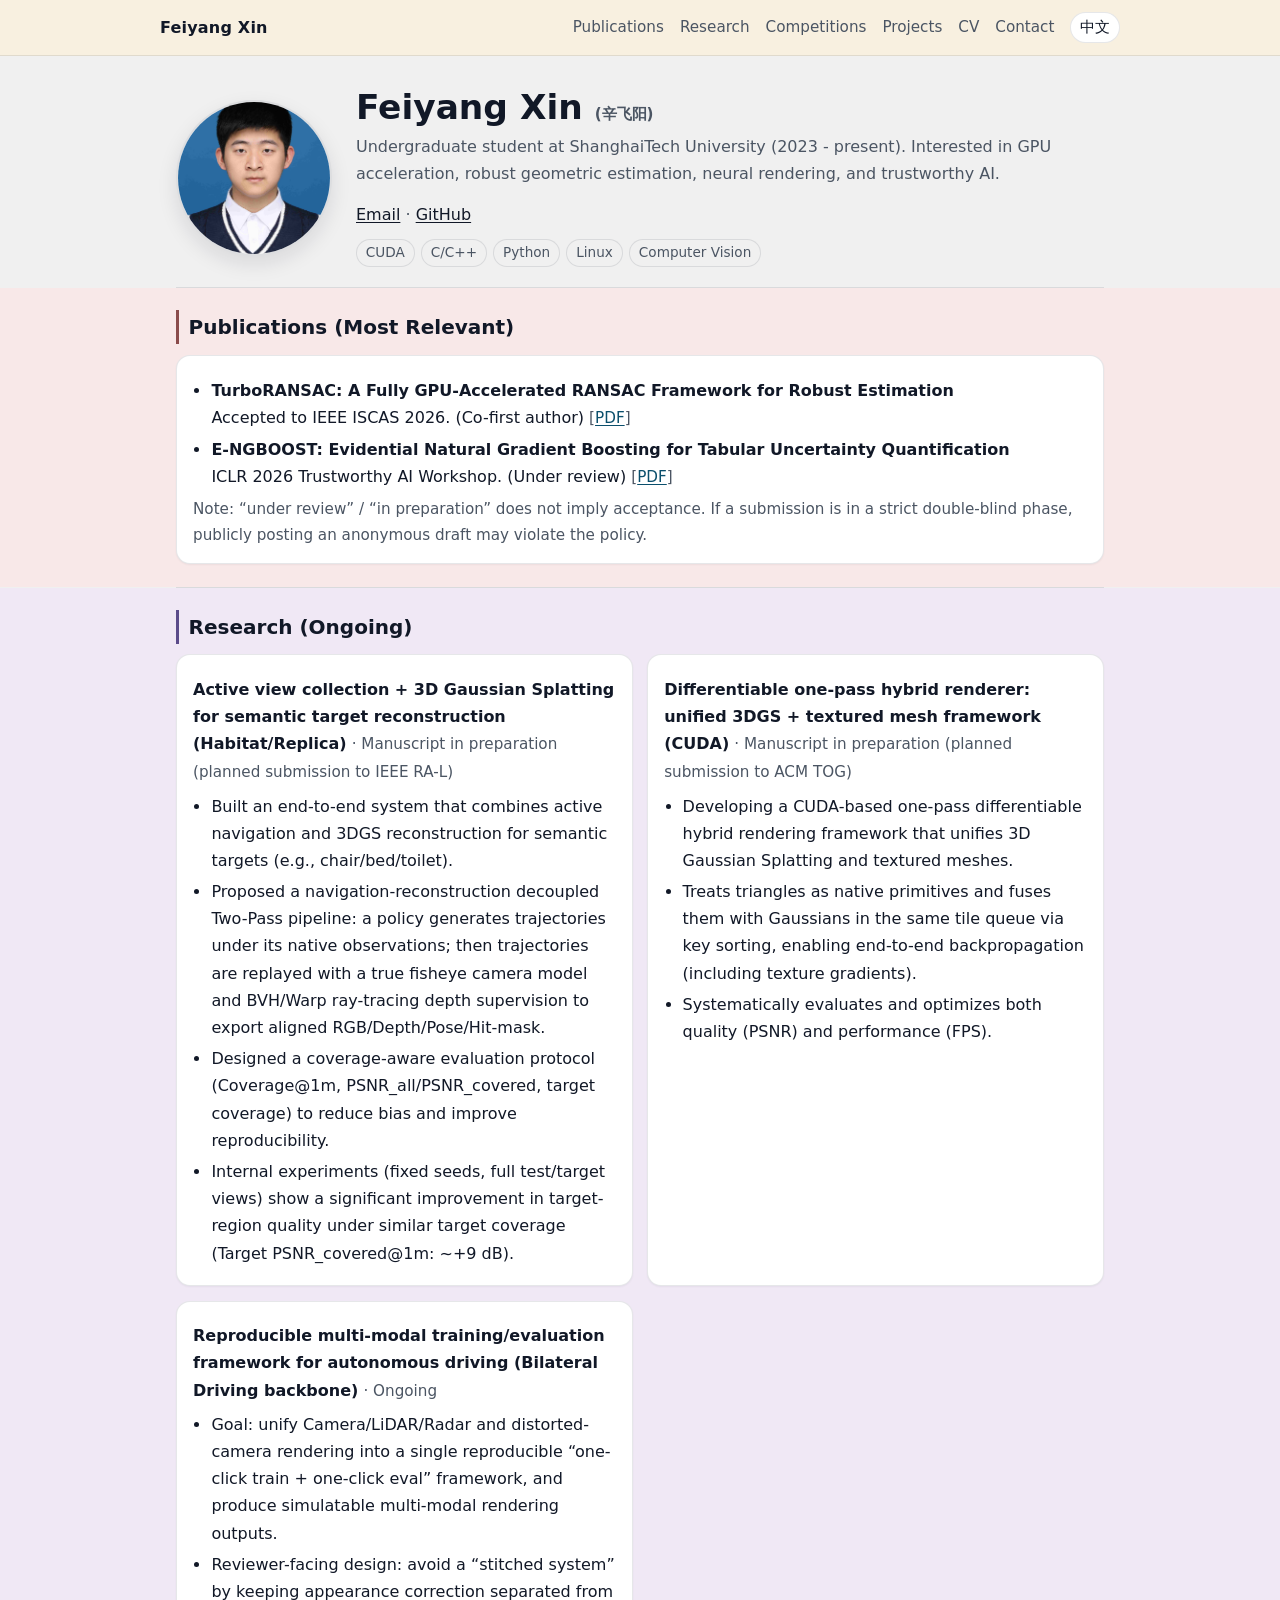
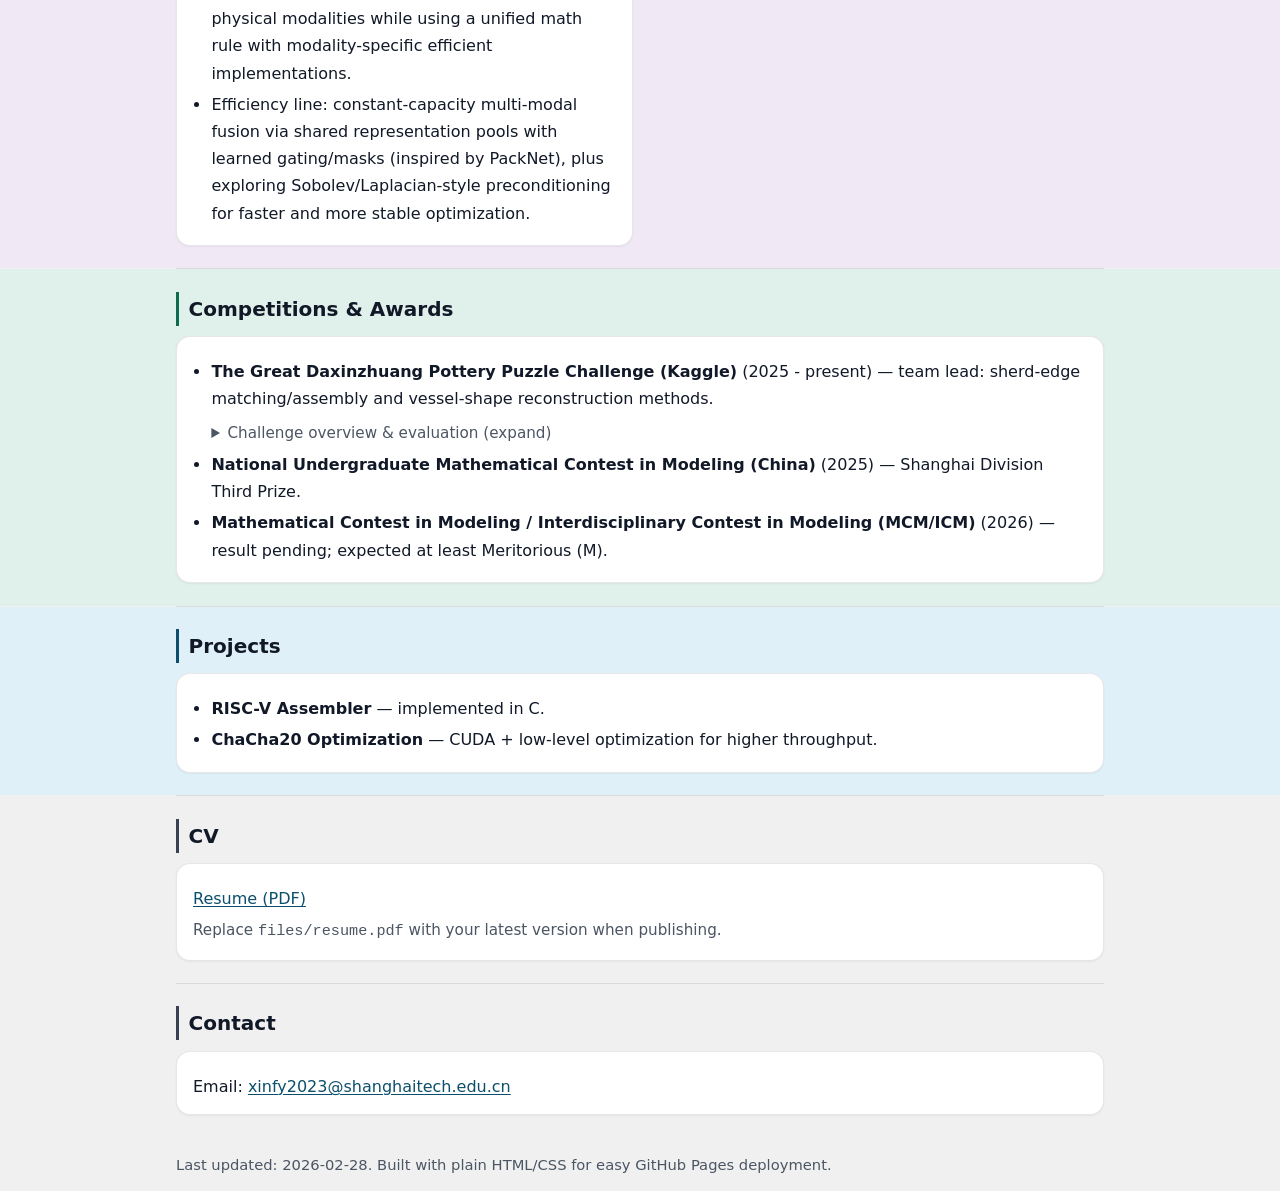
==== index.html @ 15f9e96b "init homepage" ====
<!doctype html>
<html lang="en">
  <head>
    <meta charset="utf-8">
    <meta name="viewport" content="width=device-width, initial-scale=1">
    <title>Feiyang Xin | Homepage</title>
    <meta name="description" content="Feiyang Xin (辛飞阳) — Undergraduate student at ShanghaiTech University. GPU acceleration, geometric estimation, neural rendering, and trustworthy AI.">
    <link rel="stylesheet" href="assets/style.css">
  </head>
  <body>
    <header class="site-header">
      <div class="container inner">
        <a class="brand" href="#top">Feiyang Xin</a>
        <nav class="nav" aria-label="Primary">
          <a href="#publications">Publications</a>
          <a href="#research">Research</a>
          <a href="#competitions">Competitions</a>
          <a href="#projects">Projects</a>
          <a href="#cv">CV</a>
          <a href="#contact">Contact</a>
          <a class="lang" href="index_zh.html" title="中文">中文</a>
        </nav>
      </div>
    </header>

    <main id="top" class="container">
      <div class="hero">
        <img class="avatar" src="1.jpg" alt="Photo">
        <div>
          <h1>Feiyang Xin <span class="meta">(辛飞阳)</span></h1>
          <p class="subtitle">
            Undergraduate student at ShanghaiTech University (2023 - present). Interested in GPU acceleration, robust geometric estimation, neural rendering, and trustworthy AI.
          </p>
          <p class="quicklinks">
            <a href="mailto:xinfy2023@shanghaitech.edu.cn">Email</a> ·
            <a href="https://github.com/xinfy2023" rel="me">GitHub</a>
          </p>
          <div class="tags" aria-label="Tags">
            <span class="tag">CUDA</span>
            <span class="tag">C/C++</span>
            <span class="tag">Python</span>
            <span class="tag">Linux</span>
            <span class="tag">Computer Vision</span>
          </div>
        </div>
      </div>

      <section id="publications" class="band q4">
        <h2>Publications (Most Relevant)</h2>
        <div class="grid">
          <div class="card">
            <ul>
              <li>
                <strong>TurboRANSAC: A Fully GPU-Accelerated RANSAC Framework for Robust Estimation</strong><br>
                Accepted to IEEE ISCAS 2026. (Co-first author)
                <span class="meta">[<a href="files/TurboRANSAC_ISCAS2026.pdf">PDF</a>]</span>
              </li>
              <li>
                <strong>E-NGBOOST: Evidential Natural Gradient Boosting for Tabular Uncertainty Quantification</strong><br>
                ICLR 2026 Trustworthy AI Workshop. (Under review)
                <span class="meta">[<a href="files/E-NGBOOST_ICLR2026_TAI_Workshop.pdf">PDF</a>]</span>
              </li>
            </ul>
            <p class="meta">
              Note: “under review” / “in preparation” does not imply acceptance. If a submission is in a strict double-blind phase, publicly posting an anonymous draft may violate the policy.
            </p>
          </div>
        </div>
      </section>

      <section id="research" class="band q3">
        <h2>Research (Ongoing)</h2>
        <div class="grid">
          <div class="card">
            <p>
              <strong>Active view collection + 3D Gaussian Splatting for semantic target reconstruction (Habitat/Replica)</strong>
              <span class="meta">· Manuscript in preparation (planned submission to IEEE RA-L)</span>
            </p>
            <ul>
              <li>Built an end-to-end system that combines active navigation and 3DGS reconstruction for semantic targets (e.g., chair/bed/toilet).</li>
              <li>Proposed a navigation-reconstruction decoupled Two-Pass pipeline: a policy generates trajectories under its native observations; then trajectories are replayed with a true fisheye camera model and BVH/Warp ray-tracing depth supervision to export aligned RGB/Depth/Pose/Hit-mask.</li>
              <li>Designed a coverage-aware evaluation protocol (Coverage@1m, PSNR_all/PSNR_covered, target coverage) to reduce bias and improve reproducibility.</li>
              <li>Internal experiments (fixed seeds, full test/target views) show a significant improvement in target-region quality under similar target coverage (Target PSNR_covered@1m: ~+9 dB).</li>
            </ul>
          </div>

          <div class="card">
            <p>
              <strong>Differentiable one-pass hybrid renderer: unified 3DGS + textured mesh framework (CUDA)</strong>
              <span class="meta">· Manuscript in preparation (planned submission to ACM TOG)</span>
            </p>
            <ul>
              <li>Developing a CUDA-based one-pass differentiable hybrid rendering framework that unifies 3D Gaussian Splatting and textured meshes.</li>
              <li>Treats triangles as native primitives and fuses them with Gaussians in the same tile queue via key sorting, enabling end-to-end backpropagation (including texture gradients).</li>
              <li>Systematically evaluates and optimizes both quality (PSNR) and performance (FPS).</li>
            </ul>
          </div>

          <div class="card">
            <p>
              <strong>Reproducible multi-modal training/evaluation framework for autonomous driving (Bilateral Driving backbone)</strong>
              <span class="meta">· Ongoing</span>
            </p>
            <ul>
              <li>Goal: unify Camera/LiDAR/Radar and distorted-camera rendering into a single reproducible “one-click train + one-click eval” framework, and produce simulatable multi-modal rendering outputs.</li>
              <li>Reviewer-facing design: avoid a “stitched system” by keeping appearance correction separated from physical modalities while using a unified math rule with modality-specific efficient implementations.</li>
              <li>Efficiency line: constant-capacity multi-modal fusion via shared representation pools with learned gating/masks (inspired by PackNet), plus exploring Sobolev/Laplacian-style preconditioning for faster and more stable optimization.</li>
            </ul>
          </div>
        </div>
      </section>

      <section id="competitions" class="band q2">
        <h2>Competitions &amp; Awards</h2>
        <div class="grid">
          <div class="card">
            <ul>
              <li>
                <strong>The Great Daxinzhuang Pottery Puzzle Challenge (Kaggle)</strong> (2025 - present) — team lead: sherd-edge matching/assembly and vessel-shape reconstruction methods.
                <details>
                  <summary class="meta">Challenge overview &amp; evaluation (expand)</summary>
                  <p class="meta">
                    How can AI help uncover the secrets of lost civilizations? This challenge combines archaeology and modern ML to automatically assemble pottery sherds and reconstruct original vessel shapes.
                  </p>
                  <p class="meta">
                    Data: ~20,000 pottery sherds excavated from the H690 deposit at the Daxinzhuang site (Jinan, China), an important settlement in the Shang dynasty.
                  </p>
                  <p class="meta">
                    Tasks: (1) sherd connection prediction (edge matching &amp; assembly), (2) 3D vessel-shape reconstruction.
                  </p>
                  <p class="meta">
                    Metrics: Matching Accuracy (70%), Object Completeness (15%), Solution Report Quality &amp; Innovation (15%).
                  </p>
                </details>
              </li>
              <li>
                <strong>National Undergraduate Mathematical Contest in Modeling (China)</strong> (2025) — Shanghai Division Third Prize.
              </li>
              <li>
                <strong>Mathematical Contest in Modeling / Interdisciplinary Contest in Modeling (MCM/ICM)</strong> (2026) — result pending; expected at least Meritorious (M).
              </li>
            </ul>
          </div>
        </div>
      </section>

      <section id="projects" class="band q1">
        <h2>Projects</h2>
        <div class="grid">
          <div class="card">
            <ul>
              <li><strong>RISC-V Assembler</strong> — implemented in C.</li>
              <li><strong>ChaCha20 Optimization</strong> — CUDA + low-level optimization for higher throughput.</li>
            </ul>
          </div>
        </div>
      </section>

      <section id="cv" class="band inputs">
        <h2>CV</h2>
        <div class="grid">
          <div class="card">
            <p><a href="files/resume.pdf">Resume (PDF)</a></p>
            <p class="meta">Replace <code>files/resume.pdf</code> with your latest version when publishing.</p>
          </div>
        </div>
      </section>

      <section id="contact" class="band inputs">
        <h2>Contact</h2>
        <div class="grid">
          <div class="card">
            <p>Email: <a href="mailto:xinfy2023@shanghaitech.edu.cn">xinfy2023@shanghaitech.edu.cn</a></p>
          </div>
        </div>
      </section>
    </main>

    <footer class="container">
      <p>
        Last updated: <time datetime="2026-02-28">2026-02-28</time>.
        Built with plain HTML/CSS for easy GitHub Pages deployment.
      </p>
    </footer>
  </body>
</html>
---- assets/style.css ----
:root{
  /*
    Palette: user-provided module backgrounds.
    - Inputs: #F0F0F0
    - Q1:     #E0F0F8
    - Q2:     #E0F0EB
    - Q3:     #F0E8F5
    - Q4:     #F8E8E8
    - Header: #F8F0E0
  */
  --bg:#F0F0F0;
  --panel:#ffffff;
  --text:#111827;
  --muted:#4b5563;
  --link:#0b4f6c;          /* deep teal-blue (avoid "template blue") */
  --accent:#0b4f6c;
  --border:rgba(17,24,39,0.10);
  --shadow:0 1px 2px rgba(17,24,39,0.05);
  --max:960px;
  --avatar-ring:rgba(17,24,39,0.14);

  --band-inputs:#F0F0F0;
  --band-q1:#E0F0F8;
  --band-q2:#E0F0EB;
  --band-q3:#F0E8F5;
  --band-q4:#F8E8E8;
  --header-bg:#F8F0E0;
}

@media (prefers-color-scheme: dark){
  :root{
    --bg:#0b0f14;
    --panel:#0f1720;
    --text:#e5e7eb;
    --muted:#a1a1aa;
    --link:#67e8f9;
    --accent:#67e8f9;
    --border:#243040;
    --shadow:none;
    --avatar-ring:rgba(229,231,235,0.18);

    /* Dark-mode bands (subtle tints). */
    --band-inputs:#0b0f14;
    --band-q1:#0b1420;
    --band-q2:#0b1a14;
    --band-q3:#15101c;
    --band-q4:#1c1010;
    --header-bg:#121826;
  }
}

*{box-sizing:border-box;}
html{scroll-behavior:smooth;}
body{
  margin:0;
  background:var(--bg);
  color:var(--text);
  font:16px/1.7 ui-sans-serif,system-ui,-apple-system,"Segoe UI",Roboto,"Helvetica Neue",Arial,
       "Noto Sans","PingFang SC","Hiragino Sans GB","Microsoft YaHei",sans-serif;
}

a{
  color:var(--link);
  text-decoration:underline;
  text-decoration-thickness:1px;
  text-underline-offset:2px;
}
a:hover{opacity:0.9;}

.container{max-width:var(--max);margin:0 auto;padding:0 1rem;}

.site-header{
  position:static;
  background:var(--header-bg);
  border-bottom:1px solid var(--border);
}

.site-header .inner{
  display:flex;
  align-items:center;
  justify-content:space-between;
  gap:1rem;
  padding:0.75rem 0;
}

.brand{
  font-weight:700;
  letter-spacing:0.2px;
  white-space:nowrap;
  color:var(--text);
  text-decoration:none;
}

.nav{
  display:flex;
  flex-wrap:wrap;
  gap:0.75rem 1rem;
  align-items:center;
  justify-content:flex-end;
}
.nav a{
  color:var(--muted);
  font-size:0.95rem;
  text-decoration:none;
}
.nav a:hover{color:var(--text);text-decoration:none;}
.nav .lang{
  padding:0.1rem 0.55rem;
  border:1px solid var(--border);
  border-radius:999px;
  background:var(--panel);
  color:var(--text);
}

.hero{
  display:flex;
  align-items:center;
  justify-content:flex-start;
  gap:1.5rem;
  padding:2rem 0 1.25rem;
}
.hero > div{flex:1;min-width:0;}

.hero h1{
  margin:0 0 0.35rem;
  font-size:2.15rem;
  line-height:1.15;
}

.subtitle{margin:0;color:var(--muted);}

.quicklinks{
  margin:0.85rem 0 0;
  color:var(--muted);
}
.quicklinks a{color:var(--text);}

.avatar{
  flex:0 0 auto;
  width:156px;
  height:156px;
  border-radius:999px;
  border:2px solid var(--avatar-ring);
  background:var(--panel);
  object-fit:cover;
  box-shadow:0 8px 20px rgba(17,24,39,0.10);
}

section{
  padding:1.4rem 0;
  border-top:1px solid var(--border);
  scroll-margin-top:18px;
}

/* Full-width band background while keeping content centered. */
section.band{
  position:relative;
  z-index:0;
}
section.band::before{
  content:"";
  position:absolute;
  left:50%;
  right:50%;
  margin-left:-50vw;
  margin-right:-50vw;
  width:auto;
  top:0;
  bottom:0;
  background:var(--section-bg, transparent);
  z-index:-1;
}
section.band.inputs{--section-bg:var(--band-inputs);--accent:#374151;}
section.band.q1{--section-bg:var(--band-q1);--accent:#0b4f6c;}
section.band.q2{--section-bg:var(--band-q2);--accent:#0f6b4f;}
section.band.q3{--section-bg:var(--band-q3);--accent:#5b4b8a;}
section.band.q4{--section-bg:var(--band-q4);--accent:#8a4b4b;}
section h2{
  margin:0 0 0.65rem;
  font-size:1.25rem;
  padding-left:0.6rem;
  border-left:3px solid var(--accent);
}

.grid{
  display:grid;
  grid-template-columns:repeat(auto-fit,minmax(320px,1fr));
  gap:0.9rem;
}

.card{
  background:var(--panel);
  border:1px solid var(--border);
  border-radius:14px;
  padding:0.9rem 1rem;
  box-shadow:var(--shadow);
}
.card p{margin:0.4rem 0 0;}

ul{margin:0.4rem 0 0.2rem 1.15rem;padding:0;}
li{margin:0.25rem 0;}

.meta{
  color:var(--muted);
  font-size:0.95rem;
}

.tags{
  display:flex;
  flex-wrap:wrap;
  gap:0.4rem;
  margin-top:0.65rem;
}
.tag{
  display:inline-block;
  padding:0.1rem 0.55rem;
  border:1px solid var(--border);
  border-radius:999px;
  font-size:0.85rem;
  color:var(--muted);
  background:var(--bg);
}

footer{
  padding:1.7rem 0 2.25rem;
  color:var(--muted);
  font-size:0.92rem;
}

details{margin-top:0.55rem;}
summary{
  cursor:pointer;
  user-select:none;
}
details > :not(summary){margin-top:0.35rem;}

@media (max-width:700px){
  .hero{flex-direction:column;align-items:flex-start;}
  .avatar{width:136px;height:136px;}
  .grid{grid-template-columns:1fr;}
}
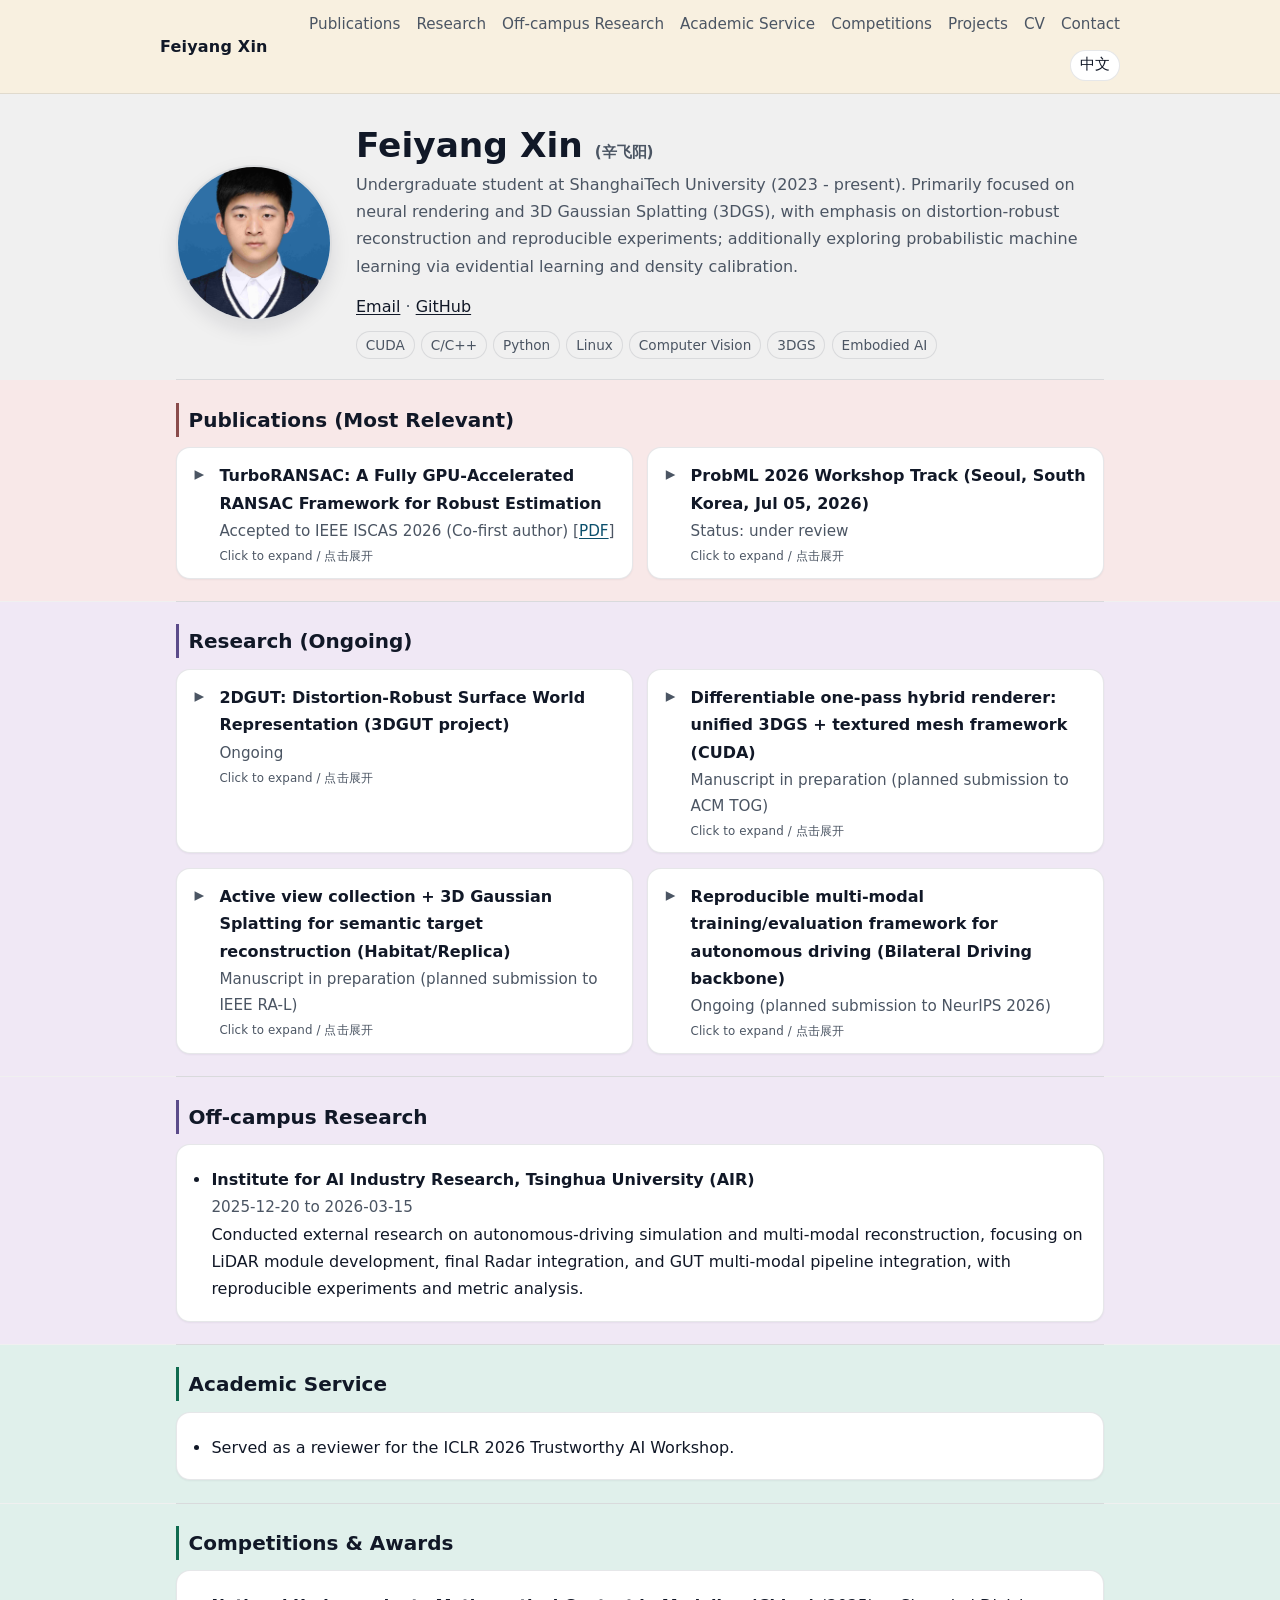
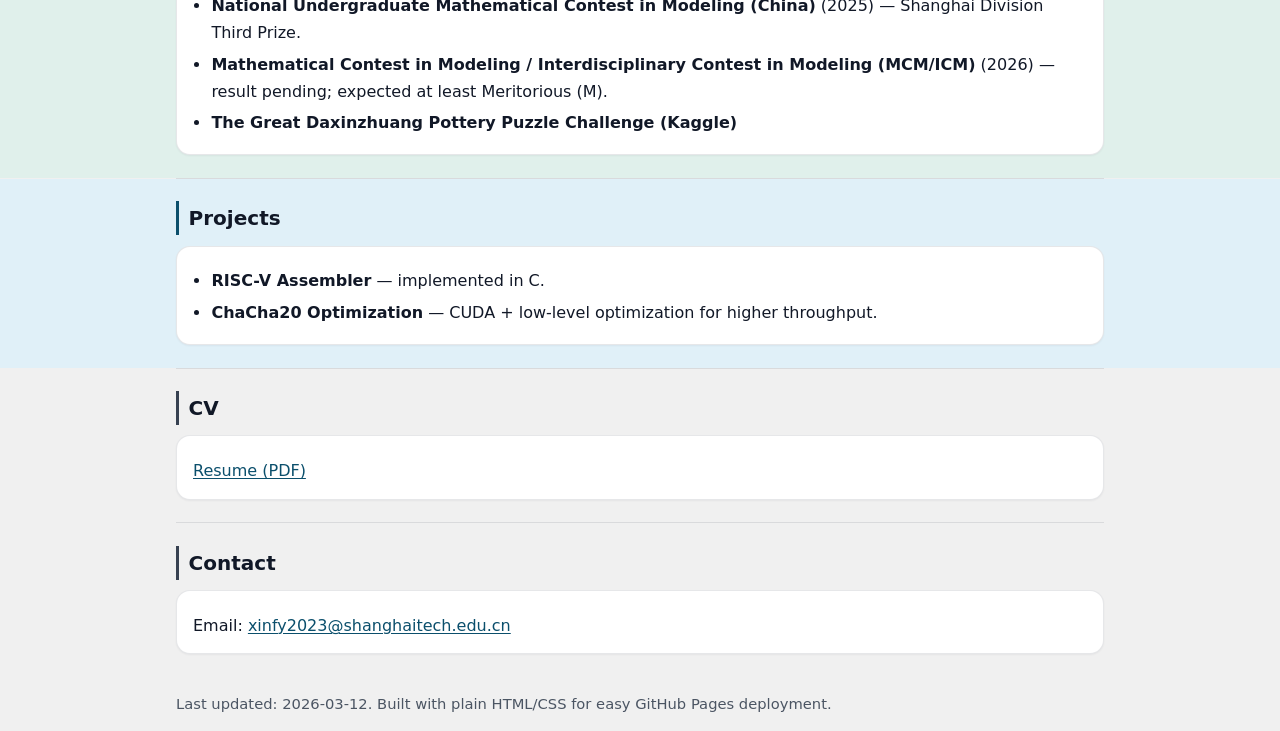
==== commit b9b077e4: "new" ====
--- a/index.html
+++ b/index.html
@@ -1,10 +1,10 @@
-<!doctype html>
+﻿<!doctype html>
 <html lang="en">
   <head>
     <meta charset="utf-8">
     <meta name="viewport" content="width=device-width, initial-scale=1">
     <title>Feiyang Xin | Homepage</title>
-    <meta name="description" content="Feiyang Xin (辛飞阳) — Undergraduate student at ShanghaiTech University. GPU acceleration, geometric estimation, neural rendering, and trustworthy AI.">
+    <meta name="description" content="Feiyang Xin (辛飞阳) — Undergraduate student at ShanghaiTech University. Research focus: neural rendering and 3D Gaussian Splatting (3DGS), with additional work on probabilistic machine learning via evidential learning and density calibration.">
     <link rel="stylesheet" href="assets/style.css">
   </head>
   <body>
@@ -14,6 +14,8 @@
         <nav class="nav" aria-label="Primary">
           <a href="#publications">Publications</a>
           <a href="#research">Research</a>
+          <a href="#offcampus">Off-campus Research</a>
+          <a href="#service">Academic Service</a>
           <a href="#competitions">Competitions</a>
           <a href="#projects">Projects</a>
           <a href="#cv">CV</a>
@@ -29,7 +31,7 @@
         <div>
           <h1>Feiyang Xin <span class="meta">(辛飞阳)</span></h1>
           <p class="subtitle">
-            Undergraduate student at ShanghaiTech University (2023 - present). Interested in GPU acceleration, robust geometric estimation, neural rendering, and trustworthy AI.
+            Undergraduate student at ShanghaiTech University (2023 - present). Primarily focused on neural rendering and 3D Gaussian Splatting (3DGS), with emphasis on distortion-robust reconstruction and reproducible experiments; additionally exploring probabilistic machine learning via evidential learning and density calibration.
           </p>
           <p class="quicklinks">
             <a href="mailto:xinfy2023@shanghaitech.edu.cn">Email</a> ·
@@ -41,6 +43,8 @@
             <span class="tag">Python</span>
             <span class="tag">Linux</span>
             <span class="tag">Computer Vision</span>
+            <span class="tag">3DGS</span>
+            <span class="tag">Embodied AI</span>
           </div>
         </div>
       </div>
@@ -49,21 +53,42 @@
         <h2>Publications (Most Relevant)</h2>
         <div class="grid">
           <div class="card">
-            <ul>
-              <li>
-                <strong>TurboRANSAC: A Fully GPU-Accelerated RANSAC Framework for Robust Estimation</strong><br>
-                Accepted to IEEE ISCAS 2026. (Co-first author)
-                <span class="meta">[<a href="files/TurboRANSAC_ISCAS2026.pdf">PDF</a>]</span>
-              </li>
-              <li>
-                <strong>E-NGBOOST: Evidential Natural Gradient Boosting for Tabular Uncertainty Quantification</strong><br>
-                ICLR 2026 Trustworthy AI Workshop. (Under review)
-                <span class="meta">[<a href="files/E-NGBOOST_ICLR2026_TAI_Workshop.pdf">PDF</a>]</span>
-              </li>
-            </ul>
-            <p class="meta">
-              Note: “under review” / “in preparation” does not imply acceptance. If a submission is in a strict double-blind phase, publicly posting an anonymous draft may violate the policy.
-            </p>
+            <details class="fold">
+              <summary>
+                <p class="fold-title">TurboRANSAC: A Fully GPU-Accelerated RANSAC Framework for Robust Estimation</p>
+                <p class="fold-meta">
+                  Accepted to IEEE ISCAS 2026 (Co-first author)
+                  [<a href="files/TurboRANSAC_ISCAS2026.pdf">PDF</a>]
+                </p>
+              </summary>
+              <div class="fold-body">
+                <p class="meta">
+                  Robust model estimation plays a central role in geometric computer vision, enabling applications such as camera localization, motion estimation, and 3D reconstruction. Among many techniques, Random Sample Consensus (RANSAC) is widely adopted for its robustness to outliers. However, existing RANSAC variants commonly rely on CPU-based sequential processing, leading to computational inefficiency that limits their suitability for real-time and large-scale scenarios. This challenge is heightened by the rise of learning-based pipelines optimized for GPU acceleration, where CPU-bound RANSAC becomes a bottleneck within predominantly GPU-centric workflows.
+                </p>
+                <p class="meta">
+                  TurboRANSAC is a fully GPU-accelerated framework that parallelizes all key stages, including sampling, hypothesis generation, scoring, and refinement, directly on GPU. Unlike methods that optimize isolated components, TurboRANSAC provides a unified and scalable solution applicable to a broad spectrum of geometric estimation problems.
+                </p>
+              </div>
+            </details>
+          </div>
+
+          <div class="card">
+            <details class="fold">
+              <summary>
+                <p class="fold-title">ProbML 2026 Workshop Track (Seoul, South Korea, Jul 05, 2026)</p>
+                <p class="fold-meta">Status: under review</p>
+              </summary>
+              <div class="fold-body">
+                <ul>
+                  <li>Project: Locked Evidence for Shift-Risk Gains on NOAA Climate Regression.</li>
+                  <li>Builds a real spatiotemporal-shift benchmark for NOAA climate regression and validates stable OOD risk-ranking gains from E-NGBoost with density-calibrated uncertainty (E+IF).</li>
+                  <li>Dataset and tasks: 8 US stations, daily data from 2010 to 2024, and 3 next-day tasks (temperature, wind speed, precipitation), each with over 25k samples.</li>
+                  <li>Method: inference-side calibration of evidential epistemic scores using train-only density, without changing the training objective.</li>
+                  <li>Evaluation protocol: 6 pre-locked primary hypotheses, one-sided paired Wilcoxon, bootstrap CIs, and Holm correction to avoid post-hoc bias.</li>
+                  <li>Results: 6/6 primary hypotheses remain significant after Holm (max adjusted p=0.006836), with gains over strong baselines on temporal/geographic AUROC and extreme-event AURC, Risk@80, and FPR@95.</li>
+                </ul>
+              </div>
+            </details>
           </div>
         </div>
       </section>
@@ -72,39 +97,95 @@
         <h2>Research (Ongoing)</h2>
         <div class="grid">
           <div class="card">
-            <p>
-              <strong>Active view collection + 3D Gaussian Splatting for semantic target reconstruction (Habitat/Replica)</strong>
-              <span class="meta">· Manuscript in preparation (planned submission to IEEE RA-L)</span>
-            </p>
-            <ul>
-              <li>Built an end-to-end system that combines active navigation and 3DGS reconstruction for semantic targets (e.g., chair/bed/toilet).</li>
-              <li>Proposed a navigation-reconstruction decoupled Two-Pass pipeline: a policy generates trajectories under its native observations; then trajectories are replayed with a true fisheye camera model and BVH/Warp ray-tracing depth supervision to export aligned RGB/Depth/Pose/Hit-mask.</li>
-              <li>Designed a coverage-aware evaluation protocol (Coverage@1m, PSNR_all/PSNR_covered, target coverage) to reduce bias and improve reproducibility.</li>
-              <li>Internal experiments (fixed seeds, full test/target views) show a significant improvement in target-region quality under similar target coverage (Target PSNR_covered@1m: ~+9 dB).</li>
-            </ul>
-          </div>
-
-          <div class="card">
-            <p>
-              <strong>Differentiable one-pass hybrid renderer: unified 3DGS + textured mesh framework (CUDA)</strong>
-              <span class="meta">· Manuscript in preparation (planned submission to ACM TOG)</span>
-            </p>
-            <ul>
-              <li>Developing a CUDA-based one-pass differentiable hybrid rendering framework that unifies 3D Gaussian Splatting and textured meshes.</li>
-              <li>Treats triangles as native primitives and fuses them with Gaussians in the same tile queue via key sorting, enabling end-to-end backpropagation (including texture gradients).</li>
-              <li>Systematically evaluates and optimizes both quality (PSNR) and performance (FPS).</li>
-            </ul>
-          </div>
-
-          <div class="card">
-            <p>
-              <strong>Reproducible multi-modal training/evaluation framework for autonomous driving (Bilateral Driving backbone)</strong>
-              <span class="meta">· Ongoing</span>
-            </p>
-            <ul>
-              <li>Goal: unify Camera/LiDAR/Radar and distorted-camera rendering into a single reproducible “one-click train + one-click eval” framework, and produce simulatable multi-modal rendering outputs.</li>
-              <li>Reviewer-facing design: avoid a “stitched system” by keeping appearance correction separated from physical modalities while using a unified math rule with modality-specific efficient implementations.</li>
-              <li>Efficiency line: constant-capacity multi-modal fusion via shared representation pools with learned gating/masks (inspired by PackNet), plus exploring Sobolev/Laplacian-style preconditioning for faster and more stable optimization.</li>
+            <details class="fold">
+              <summary>
+                <p class="fold-title">2DGUT: Distortion-Robust Surface World Representation (3DGUT project)</p>
+                <p class="fold-meta">Ongoing</p>
+              </summary>
+              <div class="fold-body">
+                <ul>
+                  <li>For fisheye and strongly distorted cameras, integrates Unscented Transform (UT) projection and ray-plane surfel primitives into a Gaussian Splatting reconstruction pipeline for better geometric and optimization stability under nonlinear projection.</li>
+                  <li>Implements a staged training pipeline (transfer → surface refine → metric recover) and evaluation protocol (PSNR/SSIM/LPIPS plus geometric metrics).</li>
+                  <li>On Lego fisheye (180°), improves PSNR from 22.48 to 31.65; under matched evaluator, achieves 31.83 vs 28.14 (+3.69 dB) against canonical 2DGS (no-UT).</li>
+                  <li>Shows stable gains on multiple ScanNet++ DSLR scenes (up to +1.36 dB on the main scene; all 3 added scenes are positive), with reproducible logs and visualization/ablation analyses completed.</li>
+                </ul>
+              </div>
+            </details>
+          </div>
+
+          <div class="card">
+            <details class="fold">
+              <summary>
+                <p class="fold-title">Differentiable one-pass hybrid renderer: unified 3DGS + textured mesh framework (CUDA)</p>
+                <p class="fold-meta">Manuscript in preparation (planned submission to ACM TOG)</p>
+              </summary>
+              <div class="fold-body">
+                <ul>
+                  <li>Developing a CUDA-based one-pass differentiable hybrid rendering framework that unifies 3D Gaussian Splatting and textured meshes.</li>
+                  <li>Treats triangles as native primitives and fuses them with Gaussians in the same tile queue via key sorting, enabling end-to-end backpropagation (including texture gradients).</li>
+                  <li>Systematically evaluates and optimizes both quality (PSNR) and performance (FPS).</li>
+                </ul>
+              </div>
+            </details>
+          </div>
+
+          <div class="card">
+            <details class="fold">
+              <summary>
+                <p class="fold-title">Active view collection + 3D Gaussian Splatting for semantic target reconstruction (Habitat/Replica)</p>
+                <p class="fold-meta">Manuscript in preparation (planned submission to IEEE RA-L)</p>
+              </summary>
+              <div class="fold-body">
+                <ul>
+                  <li>Built an end-to-end system that combines active navigation and 3DGS reconstruction for semantic targets (e.g., chair/bed/toilet).</li>
+                  <li>Proposed a navigation-reconstruction decoupled Two-Pass pipeline: a policy generates trajectories under its native observations; then trajectories are replayed with a true fisheye camera model and BVH/Warp ray-tracing depth supervision to export aligned RGB/Depth/Pose/Hit-mask.</li>
+                  <li>Designed a coverage-aware evaluation protocol (Coverage@1m, PSNR_all/PSNR_covered, target coverage) to reduce bias and improve reproducibility.</li>
+                  <li>Internal experiments (fixed seeds, full test/target views) show a significant improvement in target-region quality under similar target coverage (Target PSNR_covered@1m: ~+9 dB).</li>
+                </ul>
+              </div>
+            </details>
+          </div>
+
+          <div class="card">
+            <details class="fold">
+              <summary>
+                <p class="fold-title">Reproducible multi-modal training/evaluation framework for autonomous driving (Bilateral Driving backbone)</p>
+                <p class="fold-meta">Ongoing (planned submission to NeurIPS 2026)</p>
+              </summary>
+              <div class="fold-body">
+                <ul>
+                  <li>Project site: Institute for AI Industry Research, Tsinghua University (AIR).</li>
+                  <li>Goal: unify Camera/LiDAR/Radar and distorted-camera rendering into a single reproducible “one-click train + one-click eval” framework, and produce simulatable multi-modal rendering outputs.</li>
+                  <li>Reviewer-facing design: avoid a “stitched system” by keeping appearance correction separated from physical modalities while using a unified math rule with modality-specific efficient implementations.</li>
+                  <li>Efficiency line: constant-capacity multi-modal fusion via shared representation pools with learned gating/masks (inspired by PackNet), plus exploring Sobolev/Laplacian-style preconditioning for faster and more stable optimization.</li>
+                </ul>
+              </div>
+            </details>
+          </div>
+        </div>
+      </section>
+
+      <section id="offcampus" class="band q3">
+        <h2>Off-campus Research</h2>
+        <div class="grid">
+          <div class="card">
+            <ul>
+              <li>
+                <strong>Institute for AI Industry Research, Tsinghua University (AIR)</strong><br>
+                <span class="meta">2025-12-20 to 2026-03-15</span><br>
+                Conducted external research on autonomous-driving simulation and multi-modal reconstruction, focusing on LiDAR module development, final Radar integration, and GUT multi-modal pipeline integration, with reproducible experiments and metric analysis.
+              </li>
+            </ul>
+          </div>
+        </div>
+      </section>
+
+      <section id="service" class="band q2">
+        <h2>Academic Service</h2>
+        <div class="grid">
+          <div class="card">
+            <ul>
+              <li>Served as a reviewer for the ICLR 2026 Trustworthy AI Workshop.</li>
             </ul>
           </div>
         </div>
@@ -116,28 +197,13 @@
           <div class="card">
             <ul>
               <li>
-                <strong>The Great Daxinzhuang Pottery Puzzle Challenge (Kaggle)</strong> (2025 - present) — team lead: sherd-edge matching/assembly and vessel-shape reconstruction methods.
-                <details>
-                  <summary class="meta">Challenge overview &amp; evaluation (expand)</summary>
-                  <p class="meta">
-                    How can AI help uncover the secrets of lost civilizations? This challenge combines archaeology and modern ML to automatically assemble pottery sherds and reconstruct original vessel shapes.
-                  </p>
-                  <p class="meta">
-                    Data: ~20,000 pottery sherds excavated from the H690 deposit at the Daxinzhuang site (Jinan, China), an important settlement in the Shang dynasty.
-                  </p>
-                  <p class="meta">
-                    Tasks: (1) sherd connection prediction (edge matching &amp; assembly), (2) 3D vessel-shape reconstruction.
-                  </p>
-                  <p class="meta">
-                    Metrics: Matching Accuracy (70%), Object Completeness (15%), Solution Report Quality &amp; Innovation (15%).
-                  </p>
-                </details>
-              </li>
-              <li>
                 <strong>National Undergraduate Mathematical Contest in Modeling (China)</strong> (2025) — Shanghai Division Third Prize.
               </li>
               <li>
                 <strong>Mathematical Contest in Modeling / Interdisciplinary Contest in Modeling (MCM/ICM)</strong> (2026) — result pending; expected at least Meritorious (M).
+              </li>
+              <li>
+                <strong>The Great Daxinzhuang Pottery Puzzle Challenge (Kaggle)</strong>
               </li>
             </ul>
           </div>
@@ -161,7 +227,6 @@
         <div class="grid">
           <div class="card">
             <p><a href="files/resume.pdf">Resume (PDF)</a></p>
-            <p class="meta">Replace <code>files/resume.pdf</code> with your latest version when publishing.</p>
           </div>
         </div>
       </section>
@@ -178,9 +243,10 @@
 
     <footer class="container">
       <p>
-        Last updated: <time datetime="2026-02-28">2026-02-28</time>.
+        Last updated: <time datetime="2026-03-12">2026-03-12</time>.
         Built with plain HTML/CSS for easy GitHub Pages deployment.
       </p>
     </footer>
   </body>
 </html>
+
--- a/assets/style.css
+++ b/assets/style.css
@@ -234,6 +234,59 @@
 }
 details > :not(summary){margin-top:0.35rem;}
 
+/* Collapsible cards for publications/research. */
+details.fold{
+  margin-top:0;
+}
+details.fold summary{
+  list-style:none;
+  position:relative;
+  padding-left:1.65rem;
+  min-height:1.5rem;
+}
+details.fold summary::-webkit-details-marker{
+  display:none;
+}
+details.fold summary::before{
+  content:"▸";
+  position:absolute;
+  left:0.1rem;
+  top:0.05rem;
+  line-height:1.1;
+  color:var(--muted);
+  font-size:1.2rem;
+  font-weight:700;
+  transition:transform 140ms ease;
+}
+details.fold summary::after{
+  content:"Click to expand / 点击展开";
+  display:block;
+  margin-top:0.24rem;
+  line-height:1.2;
+  color:var(--muted);
+  font-size:0.74rem;
+  letter-spacing:0.01em;
+  text-transform:none;
+}
+details.fold[open] summary::before{
+  transform:rotate(90deg);
+}
+details.fold[open] summary::after{
+  content:"Collapse / 点击收起";
+}
+details.fold .fold-title{
+  margin:0;
+  font-weight:700;
+}
+details.fold .fold-meta{
+  margin-top:0.16rem;
+  color:var(--muted);
+  font-size:0.95rem;
+}
+details.fold .fold-body{
+  margin-top:0.55rem;
+}
+
 @media (max-width:700px){
   .hero{flex-direction:column;align-items:flex-start;}
   .avatar{width:136px;height:136px;}
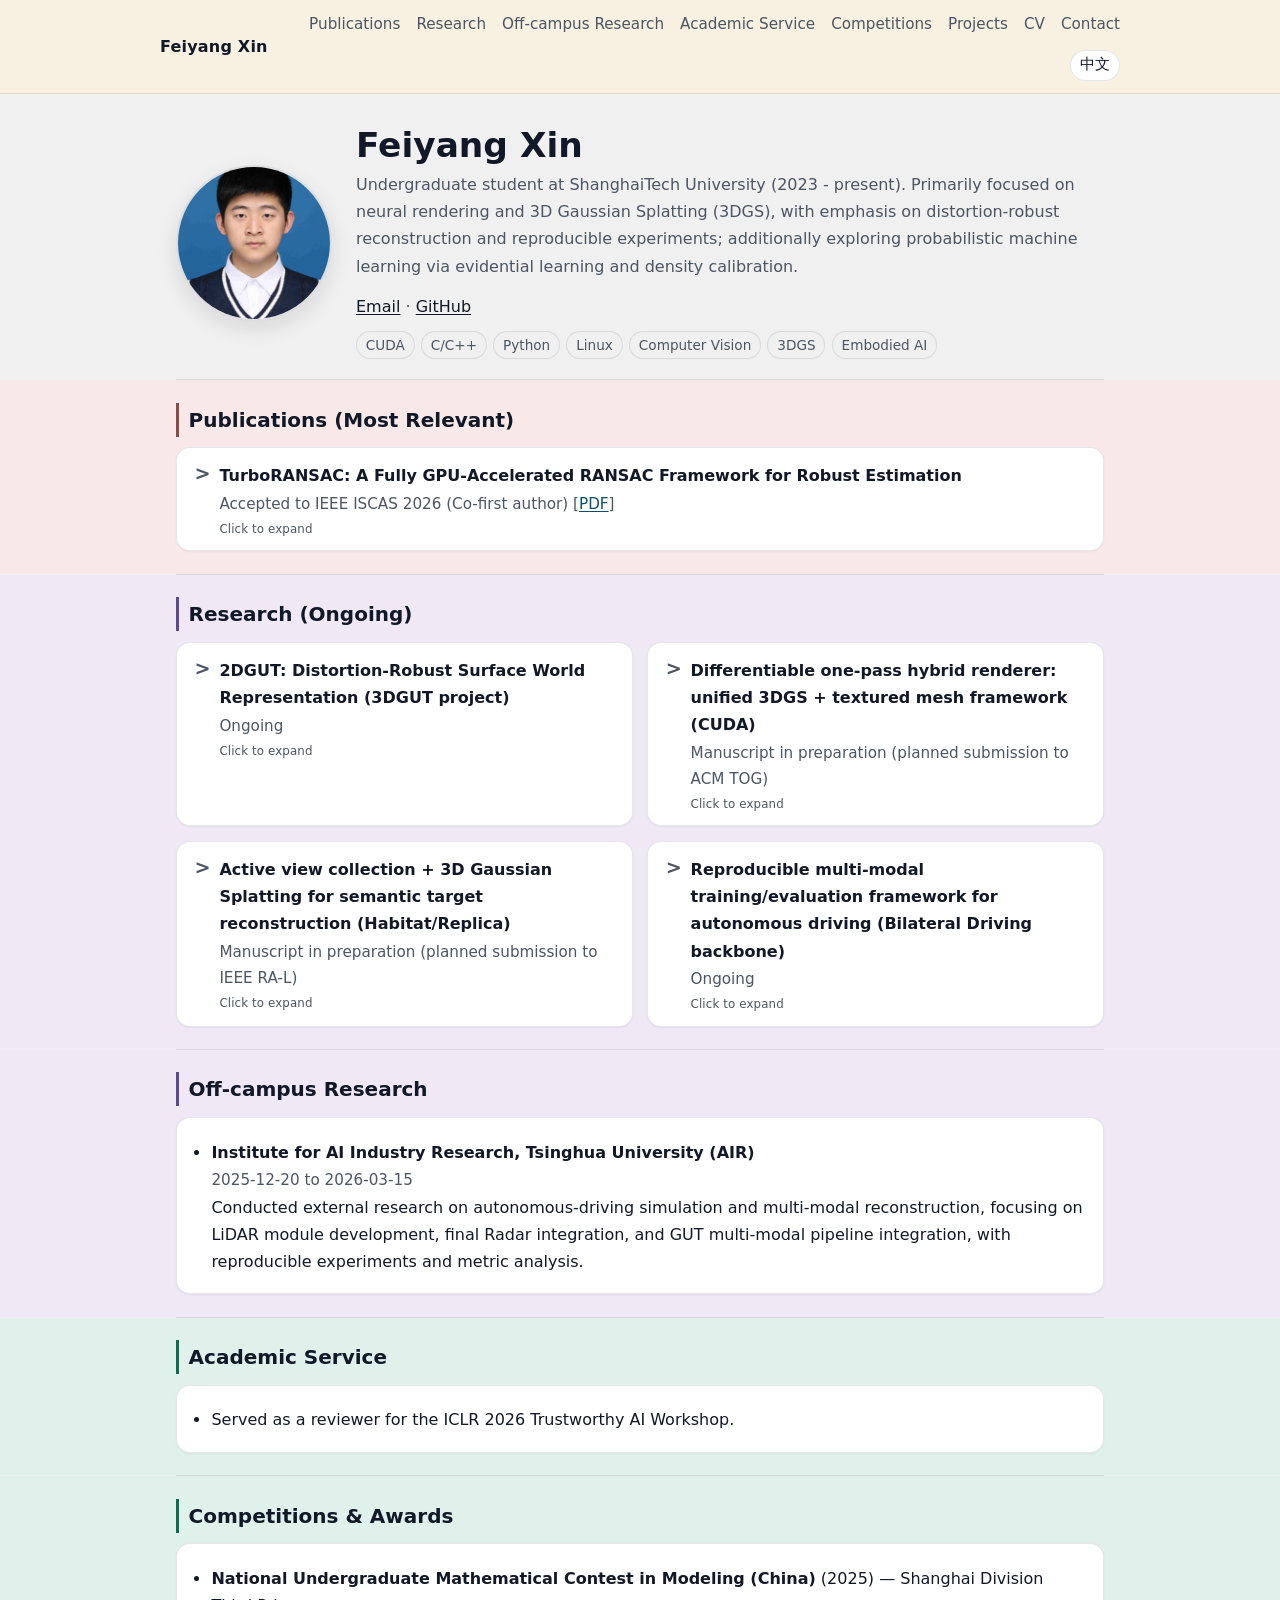
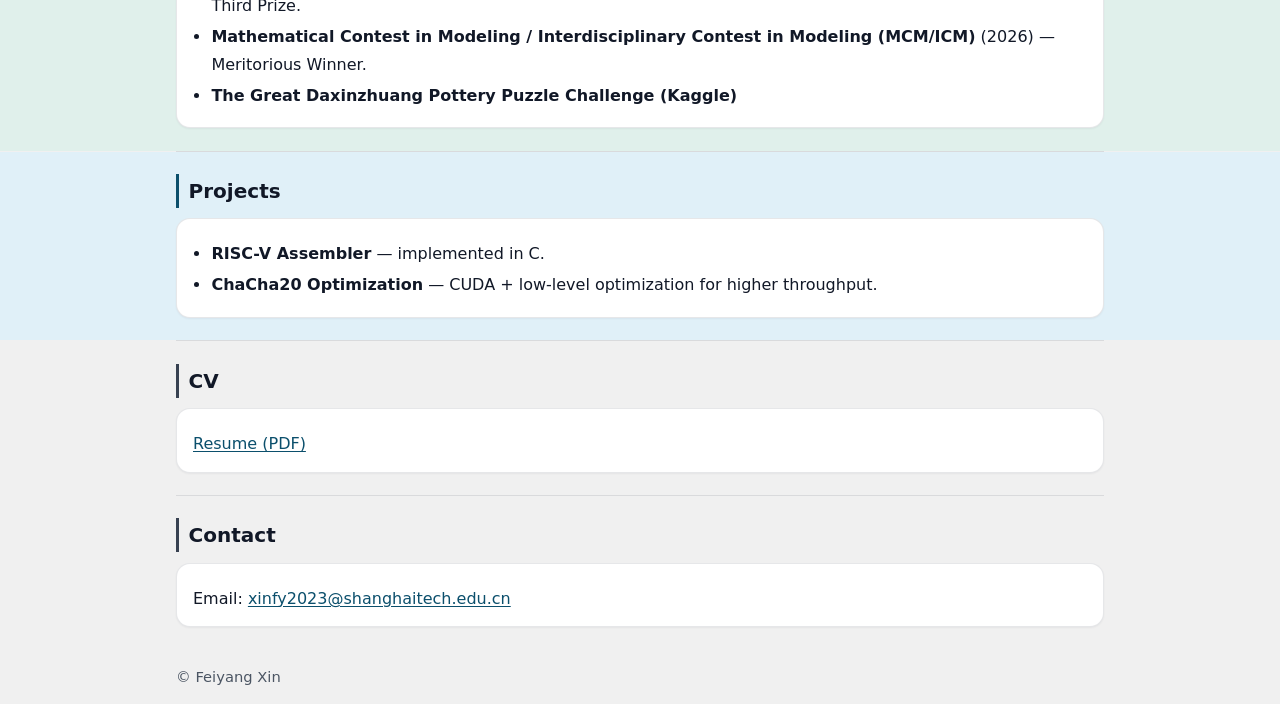
==== commit 639fc1b9: "Clean homepage public-facing content" ====
--- a/index.html
+++ b/index.html
@@ -4,7 +4,8 @@
     <meta charset="utf-8">
     <meta name="viewport" content="width=device-width, initial-scale=1">
     <title>Feiyang Xin | Homepage</title>
-    <meta name="description" content="Feiyang Xin (辛飞阳) — Undergraduate student at ShanghaiTech University. Research focus: neural rendering and 3D Gaussian Splatting (3DGS), with additional work on probabilistic machine learning via evidential learning and density calibration.">
+    <meta name="description" content="Feiyang Xin — Undergraduate student at ShanghaiTech University. Research focus: neural rendering and 3D Gaussian Splatting (3DGS), with additional work on probabilistic machine learning via evidential learning and density calibration.">
+    <link rel="canonical" href="https://xinfy2023.github.io/">
     <link rel="stylesheet" href="assets/style.css">
   </head>
   <body>
@@ -20,7 +21,7 @@
           <a href="#projects">Projects</a>
           <a href="#cv">CV</a>
           <a href="#contact">Contact</a>
-          <a class="lang" href="index_zh.html" title="中文">中文</a>
+          <a class="lang" href="index_zh.html" title="中文" rel="nofollow">中文</a>
         </nav>
       </div>
     </header>
@@ -29,7 +30,7 @@
       <div class="hero">
         <img class="avatar" src="1.jpg" alt="Photo">
         <div>
-          <h1>Feiyang Xin <span class="meta">(辛飞阳)</span></h1>
+          <h1>Feiyang Xin</h1>
           <p class="subtitle">
             Undergraduate student at ShanghaiTech University (2023 - present). Primarily focused on neural rendering and 3D Gaussian Splatting (3DGS), with emphasis on distortion-robust reconstruction and reproducible experiments; additionally exploring probabilistic machine learning via evidential learning and density calibration.
           </p>
@@ -71,25 +72,6 @@
               </div>
             </details>
           </div>
-
-          <div class="card">
-            <details class="fold">
-              <summary>
-                <p class="fold-title">ProbML 2026 Workshop Track (Seoul, South Korea, Jul 05, 2026)</p>
-                <p class="fold-meta">Status: under review</p>
-              </summary>
-              <div class="fold-body">
-                <ul>
-                  <li>Project: Locked Evidence for Shift-Risk Gains on NOAA Climate Regression.</li>
-                  <li>Builds a real spatiotemporal-shift benchmark for NOAA climate regression and validates stable OOD risk-ranking gains from E-NGBoost with density-calibrated uncertainty (E+IF).</li>
-                  <li>Dataset and tasks: 8 US stations, daily data from 2010 to 2024, and 3 next-day tasks (temperature, wind speed, precipitation), each with over 25k samples.</li>
-                  <li>Method: inference-side calibration of evidential epistemic scores using train-only density, without changing the training objective.</li>
-                  <li>Evaluation protocol: 6 pre-locked primary hypotheses, one-sided paired Wilcoxon, bootstrap CIs, and Holm correction to avoid post-hoc bias.</li>
-                  <li>Results: 6/6 primary hypotheses remain significant after Holm (max adjusted p=0.006836), with gains over strong baselines on temporal/geographic AUROC and extreme-event AURC, Risk@80, and FPR@95.</li>
-                </ul>
-              </div>
-            </details>
-          </div>
         </div>
       </section>
 
@@ -150,7 +132,7 @@
             <details class="fold">
               <summary>
                 <p class="fold-title">Reproducible multi-modal training/evaluation framework for autonomous driving (Bilateral Driving backbone)</p>
-                <p class="fold-meta">Ongoing (planned submission to NeurIPS 2026)</p>
+                <p class="fold-meta">Ongoing</p>
               </summary>
               <div class="fold-body">
                 <ul>
@@ -200,11 +182,9 @@
                 <strong>National Undergraduate Mathematical Contest in Modeling (China)</strong> (2025) — Shanghai Division Third Prize.
               </li>
               <li>
-                <strong>Mathematical Contest in Modeling / Interdisciplinary Contest in Modeling (MCM/ICM)</strong> (2026) — result pending; expected at least Meritorious (M).
+                <strong>Mathematical Contest in Modeling / Interdisciplinary Contest in Modeling (MCM/ICM)</strong> (2026) — Meritorious Winner.
               </li>
-              <li>
-                <strong>The Great Daxinzhuang Pottery Puzzle Challenge (Kaggle)</strong>
-              </li>
+              <li><strong>The Great Daxinzhuang Pottery Puzzle Challenge (Kaggle)</strong></li>
             </ul>
           </div>
         </div>
@@ -242,10 +222,7 @@
     </main>
 
     <footer class="container">
-      <p>
-        Last updated: <time datetime="2026-03-12">2026-03-12</time>.
-        Built with plain HTML/CSS for easy GitHub Pages deployment.
-      </p>
+      <p>&copy; Feiyang Xin</p>
     </footer>
   </body>
 </html>
--- a/assets/style.css
+++ b/assets/style.css
@@ -248,7 +248,7 @@
   display:none;
 }
 details.fold summary::before{
-  content:"▸";
+  content:">";
   position:absolute;
   left:0.1rem;
   top:0.05rem;
@@ -259,7 +259,7 @@
   transition:transform 140ms ease;
 }
 details.fold summary::after{
-  content:"Click to expand / 点击展开";
+  content:"Click to expand";
   display:block;
   margin-top:0.24rem;
   line-height:1.2;
@@ -272,7 +272,7 @@
   transform:rotate(90deg);
 }
 details.fold[open] summary::after{
-  content:"Collapse / 点击收起";
+  content:"Collapse";
 }
 details.fold .fold-title{
   margin:0;
